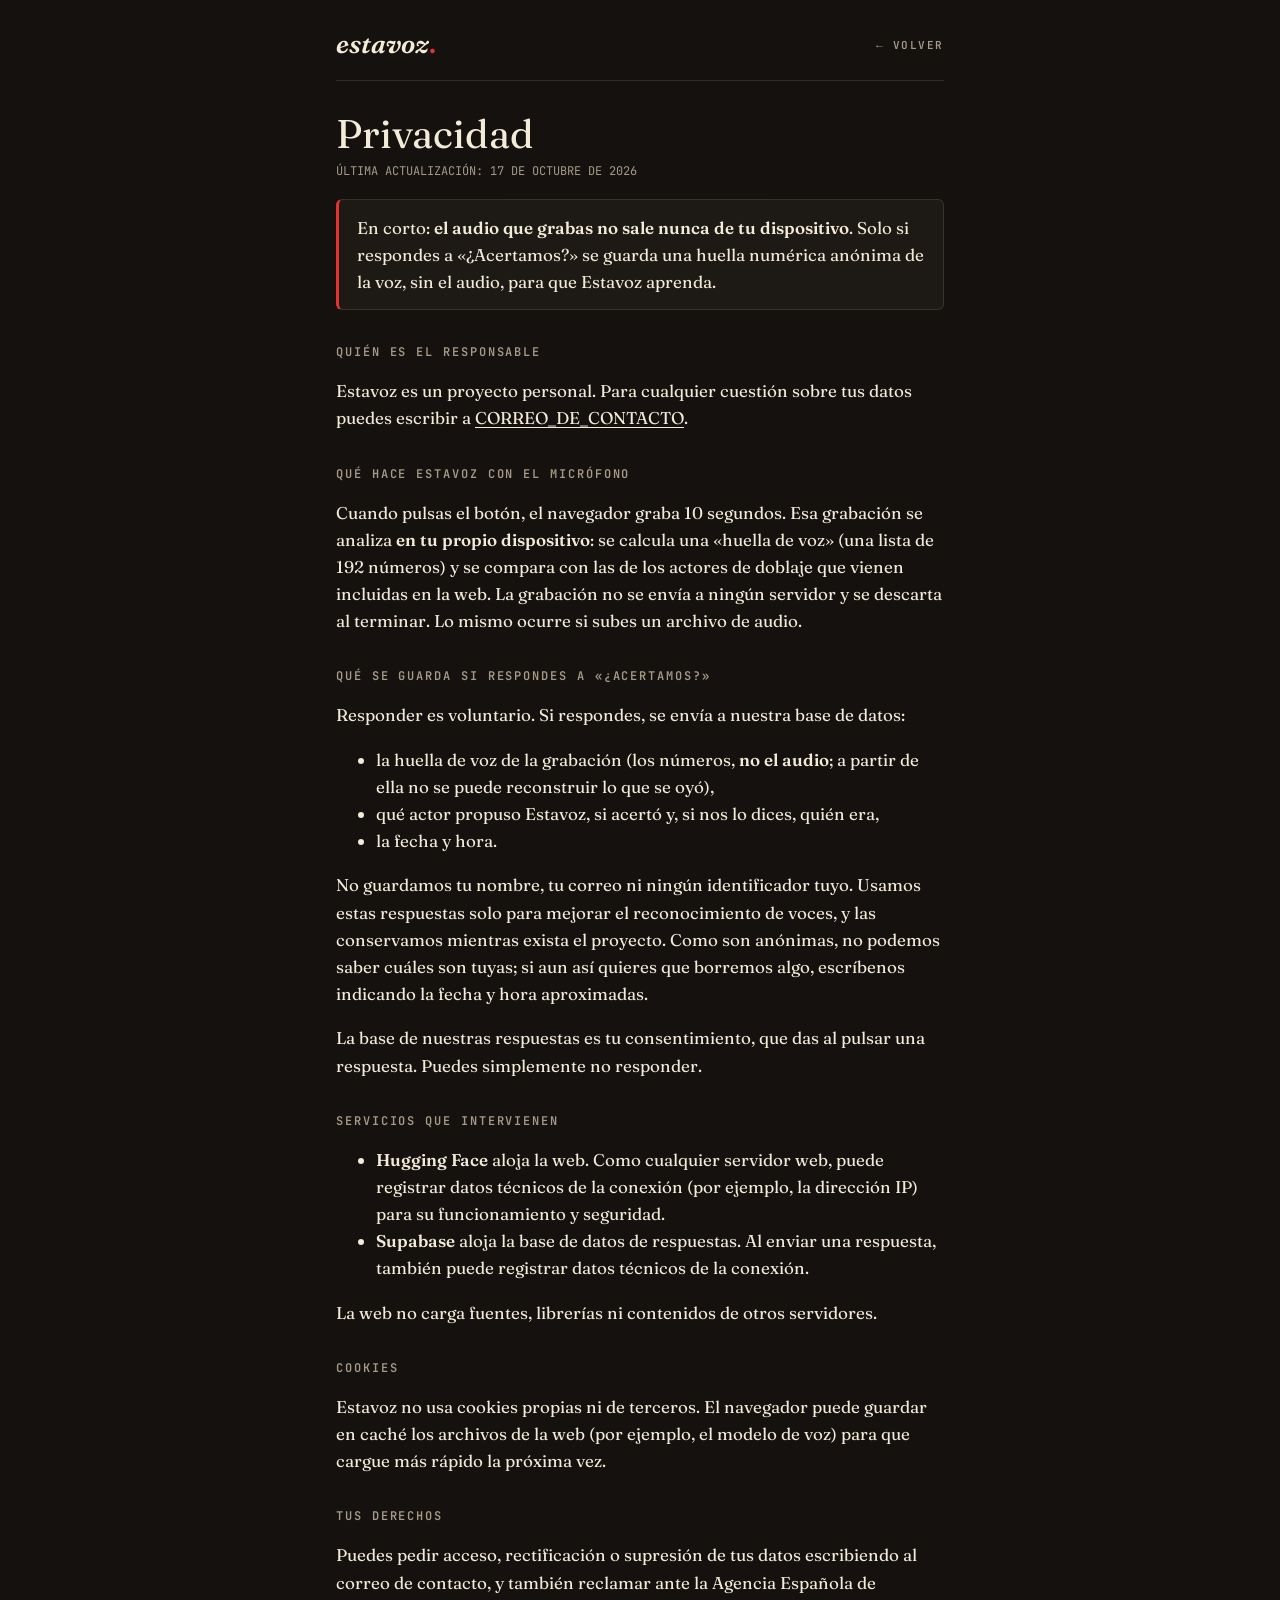
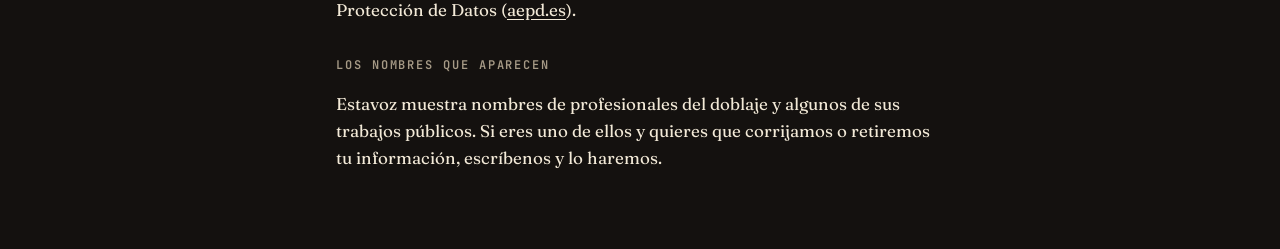
==== frontend/privacidad.html @ f6c34683 "Web sin dependencias externas, página de privacidad, imagen para compartir y aprendizaje nocturno - " ====
<!doctype html>
<html lang="es">
<head>
<meta charset="utf-8">
<meta name="viewport" content="width=device-width, initial-scale=1, viewport-fit=cover">
<title>Privacidad · Estavoz</title>
<meta name="description" content="Qué datos trata Estavoz y cómo.">
<meta name="theme-color" content="#14110f">
<link rel="icon" href="icono.svg" type="image/svg+xml">
<link rel="stylesheet" href="fuentes/fuentes.css">
<style>
  :root { --tinta: #14110f; --cabina: #1d1915; --linea: rgba(243,234,216,.12); --papel: #f3ead8; --gris: #a69a86; --rojo: #e5322d;
          --serif: Fraunces, Georgia, serif; --mono: "JetBrains Mono", ui-monospace, monospace; }
  * { box-sizing: border-box; }
  body { margin: 0; background: var(--tinta); color: var(--papel); font: 17px/1.6 var(--serif); }
  main { max-width: 640px; margin: 0 auto; padding: 24px 16px 60px; }
  .barra-sup { display: flex; justify-content: space-between; align-items: center; padding-bottom: 14px; border-bottom: 1px solid var(--linea); }
  .marca { font-size: 26px; font-style: italic; font-weight: 600; color: var(--papel); text-decoration: none; }
  .marca b { color: var(--rojo); font-style: normal; }
  .volver { font: 600 11px var(--mono); letter-spacing: .14em; color: var(--gris); text-decoration: none; }
  h1 { font-weight: 400; font-size: 40px; line-height: 1.05; margin: 32px 0 8px; }
  h2 { font: 600 12px var(--mono); letter-spacing: .16em; text-transform: uppercase; color: var(--gris); margin: 34px 0 6px; }
  p, li { color: var(--papel); }
  .fecha { font: 12px var(--mono); color: var(--gris); }
  a { color: var(--papel); text-underline-offset: 3px; }
  .caja { background: var(--cabina); border: 1px solid var(--linea); border-left: 3px solid var(--rojo); border-radius: 6px; padding: 14px 18px; margin-top: 20px; }
</style>
</head>
<body>
<main>
  <div class="barra-sup">
    <a class="marca" href="./">estavoz<b>.</b></a>
    <a class="volver" href="./">← VOLVER</a>
  </div>

  <h1>Privacidad</h1>
  <div class="fecha">ÚLTIMA ACTUALIZACIÓN: 17 DE OCTUBRE DE 2026</div>

  <div class="caja">En corto: <b>el audio que grabas no sale nunca de tu dispositivo</b>. Solo si respondes a «¿Acertamos?»
    se guarda una huella numérica anónima de la voz, sin el audio, para que Estavoz aprenda.</div>

  <h2>Quién es el responsable</h2>
  <p>Estavoz es un proyecto personal. Para cualquier cuestión sobre tus datos puedes escribir a
    <a href="mailto:CORREO_DE_CONTACTO">CORREO_DE_CONTACTO</a>.</p>

  <h2>Qué hace Estavoz con el micrófono</h2>
  <p>Cuando pulsas el botón, el navegador graba 10 segundos. Esa grabación se analiza <b>en tu propio dispositivo</b>:
    se calcula una «huella de voz» (una lista de 192 números) y se compara con las de los actores de doblaje que
    vienen incluidas en la web. La grabación no se envía a ningún servidor y se descarta al terminar.
    Lo mismo ocurre si subes un archivo de audio.</p>

  <h2>Qué se guarda si respondes a «¿Acertamos?»</h2>
  <p>Responder es voluntario. Si respondes, se envía a nuestra base de datos:</p>
  <ul>
    <li>la huella de voz de la grabación (los números, <b>no el audio</b>; a partir de ella no se puede reconstruir lo que se oyó),</li>
    <li>qué actor propuso Estavoz, si acertó y, si nos lo dices, quién era,</li>
    <li>la fecha y hora.</li>
  </ul>
  <p>No guardamos tu nombre, tu correo ni ningún identificador tuyo. Usamos estas respuestas solo para mejorar el
    reconocimiento de voces, y las conservamos mientras exista el proyecto. Como son anónimas, no podemos saber
    cuáles son tuyas; si aun así quieres que borremos algo, escríbenos indicando la fecha y hora aproximadas.</p>
  <p>La base de nuestras respuestas es tu consentimiento, que das al pulsar una respuesta. Puedes simplemente no responder.</p>

  <h2>Servicios que intervienen</h2>
  <ul>
    <li><b>Hugging Face</b> aloja la web. Como cualquier servidor web, puede registrar datos técnicos de la conexión (por ejemplo, la dirección IP) para su funcionamiento y seguridad.</li>
    <li><b>Supabase</b> aloja la base de datos de respuestas. Al enviar una respuesta, también puede registrar datos técnicos de la conexión.</li>
  </ul>
  <p>La web no carga fuentes, librerías ni contenidos de otros servidores.</p>

  <h2>Cookies</h2>
  <p>Estavoz no usa cookies propias ni de terceros. El navegador puede guardar en caché los archivos de la web
    (por ejemplo, el modelo de voz) para que cargue más rápido la próxima vez.</p>

  <h2>Tus derechos</h2>
  <p>Puedes pedir acceso, rectificación o supresión de tus datos escribiendo al correo de contacto, y también
    reclamar ante la Agencia Española de Protección de Datos (<a href="https://www.aepd.es" rel="noopener">aepd.es</a>).</p>

  <h2>Los nombres que aparecen</h2>
  <p>Estavoz muestra nombres de profesionales del doblaje y algunos de sus trabajos públicos. Si eres uno de ellos
    y quieres que corrijamos o retiremos tu información, escríbenos y lo haremos.</p>
</main>
</body>
</html>
---- frontend/fuentes/fuentes.css ----
/* latin-ext */
@font-face {
  font-family: 'Fraunces';
  font-style: italic;
  font-weight: 400;
  font-display: swap;
  src: url(6NU58FyLNQOQZAnv9ZwNjucMHVn85Ni7emAe9lKqZTnbB-gzTK0K1ChjdPeQ_5Y.woff2) format('woff2');
  unicode-range: U+0100-02BA, U+02BD-02C5, U+02C7-02CC, U+02CE-02D7, U+02DD-02FF, U+0304, U+0308, U+0329, U+1D00-1DBF, U+1E00-1E9F, U+1EF2-1EFF, U+2020, U+20A0-20AB, U+20AD-20C4, U+2113, U+2C60-2C7F, U+A720-A7FF;
}
/* latin */
@font-face {
  font-family: 'Fraunces';
  font-style: italic;
  font-weight: 400;
  font-display: swap;
  src: url(6NU58FyLNQOQZAnv9ZwNjucMHVn85Ni7emAe9lKqZTnbB-gzTK0K1ChjeveQ.woff2) format('woff2');
  unicode-range: U+0000-00FF, U+0131, U+0152-0153, U+02BB-02BC, U+02C6, U+02DA, U+02DC, U+0304, U+0308, U+0329, U+2000-206F, U+20AC, U+2122, U+2191, U+2193, U+2212, U+2215, U+FEFF, U+FFFD;
}
/* latin-ext */
@font-face {
  font-family: 'Fraunces';
  font-style: italic;
  font-weight: 600;
  font-display: swap;
  src: url(6NU58FyLNQOQZAnv9ZwNjucMHVn85Ni7emAe9lKqZTnbB-gzTK0K1ChjdPeQ_5Y.woff2) format('woff2');
  unicode-range: U+0100-02BA, U+02BD-02C5, U+02C7-02CC, U+02CE-02D7, U+02DD-02FF, U+0304, U+0308, U+0329, U+1D00-1DBF, U+1E00-1E9F, U+1EF2-1EFF, U+2020, U+20A0-20AB, U+20AD-20C4, U+2113, U+2C60-2C7F, U+A720-A7FF;
}
/* latin */
@font-face {
  font-family: 'Fraunces';
  font-style: italic;
  font-weight: 600;
  font-display: swap;
  src: url(6NU58FyLNQOQZAnv9ZwNjucMHVn85Ni7emAe9lKqZTnbB-gzTK0K1ChjeveQ.woff2) format('woff2');
  unicode-range: U+0000-00FF, U+0131, U+0152-0153, U+02BB-02BC, U+02C6, U+02DA, U+02DC, U+0304, U+0308, U+0329, U+2000-206F, U+20AC, U+2122, U+2191, U+2193, U+2212, U+2215, U+FEFF, U+FFFD;
}
/* latin-ext */
@font-face {
  font-family: 'Fraunces';
  font-style: normal;
  font-weight: 400;
  font-display: swap;
  src: url(6NU78FyLNQOQZAnv9bYEvDiIdE9Ea92uemAk_WBq8U_9v0c2Wa0KxCFTeO-U.woff2) format('woff2');
  unicode-range: U+0100-02BA, U+02BD-02C5, U+02C7-02CC, U+02CE-02D7, U+02DD-02FF, U+0304, U+0308, U+0329, U+1D00-1DBF, U+1E00-1E9F, U+1EF2-1EFF, U+2020, U+20A0-20AB, U+20AD-20C4, U+2113, U+2C60-2C7F, U+A720-A7FF;
}
/* latin */
@font-face {
  font-family: 'Fraunces';
  font-style: normal;
  font-weight: 400;
  font-display: swap;
  src: url(6NU78FyLNQOQZAnv9bYEvDiIdE9Ea92uemAk_WBq8U_9v0c2Wa0KxC9TeA.woff2) format('woff2');
  unicode-range: U+0000-00FF, U+0131, U+0152-0153, U+02BB-02BC, U+02C6, U+02DA, U+02DC, U+0304, U+0308, U+0329, U+2000-206F, U+20AC, U+2122, U+2191, U+2193, U+2212, U+2215, U+FEFF, U+FFFD;
}
/* latin-ext */
@font-face {
  font-family: 'Fraunces';
  font-style: normal;
  font-weight: 600;
  font-display: swap;
  src: url(6NU78FyLNQOQZAnv9bYEvDiIdE9Ea92uemAk_WBq8U_9v0c2Wa0KxCFTeO-U.woff2) format('woff2');
  unicode-range: U+0100-02BA, U+02BD-02C5, U+02C7-02CC, U+02CE-02D7, U+02DD-02FF, U+0304, U+0308, U+0329, U+1D00-1DBF, U+1E00-1E9F, U+1EF2-1EFF, U+2020, U+20A0-20AB, U+20AD-20C4, U+2113, U+2C60-2C7F, U+A720-A7FF;
}
/* latin */
@font-face {
  font-family: 'Fraunces';
  font-style: normal;
  font-weight: 600;
  font-display: swap;
  src: url(6NU78FyLNQOQZAnv9bYEvDiIdE9Ea92uemAk_WBq8U_9v0c2Wa0KxC9TeA.woff2) format('woff2');
  unicode-range: U+0000-00FF, U+0131, U+0152-0153, U+02BB-02BC, U+02C6, U+02DA, U+02DC, U+0304, U+0308, U+0329, U+2000-206F, U+20AC, U+2122, U+2191, U+2193, U+2212, U+2215, U+FEFF, U+FFFD;
}
/* latin-ext */
@font-face {
  font-family: 'JetBrains Mono';
  font-style: normal;
  font-weight: 400;
  font-display: swap;
  src: url(tDbv2o-flEEny0FZhsfKu5WU4zr3E_BX0PnT8RD8yKwBNntkaToggR7BYRbKPx7cwhsk.woff2) format('woff2');
  unicode-range: U+0100-02BA, U+02BD-02C5, U+02C7-02CC, U+02CE-02D7, U+02DD-02FF, U+0304, U+0308, U+0329, U+1D00-1DBF, U+1E00-1E9F, U+1EF2-1EFF, U+2020, U+20A0-20AB, U+20AD-20C4, U+2113, U+2C60-2C7F, U+A720-A7FF;
}
/* latin */
@font-face {
  font-family: 'JetBrains Mono';
  font-style: normal;
  font-weight: 400;
  font-display: swap;
  src: url(tDbv2o-flEEny0FZhsfKu5WU4zr3E_BX0PnT8RD8yKwBNntkaToggR7BYRbKPxDcwg.woff2) format('woff2');
  unicode-range: U+0000-00FF, U+0131, U+0152-0153, U+02BB-02BC, U+02C6, U+02DA, U+02DC, U+0304, U+0308, U+0329, U+2000-206F, U+20AC, U+2122, U+2191, U+2193, U+2212, U+2215, U+FEFF, U+FFFD;
}
/* latin-ext */
@font-face {
  font-family: 'JetBrains Mono';
  font-style: normal;
  font-weight: 600;
  font-display: swap;
  src: url(tDbv2o-flEEny0FZhsfKu5WU4zr3E_BX0PnT8RD8yKwBNntkaToggR7BYRbKPx7cwhsk.woff2) format('woff2');
  unicode-range: U+0100-02BA, U+02BD-02C5, U+02C7-02CC, U+02CE-02D7, U+02DD-02FF, U+0304, U+0308, U+0329, U+1D00-1DBF, U+1E00-1E9F, U+1EF2-1EFF, U+2020, U+20A0-20AB, U+20AD-20C4, U+2113, U+2C60-2C7F, U+A720-A7FF;
}
/* latin */
@font-face {
  font-family: 'JetBrains Mono';
  font-style: normal;
  font-weight: 600;
  font-display: swap;
  src: url(tDbv2o-flEEny0FZhsfKu5WU4zr3E_BX0PnT8RD8yKwBNntkaToggR7BYRbKPxDcwg.woff2) format('woff2');
  unicode-range: U+0000-00FF, U+0131, U+0152-0153, U+02BB-02BC, U+02C6, U+02DA, U+02DC, U+0304, U+0308, U+0329, U+2000-206F, U+20AC, U+2122, U+2191, U+2193, U+2212, U+2215, U+FEFF, U+FFFD;
}
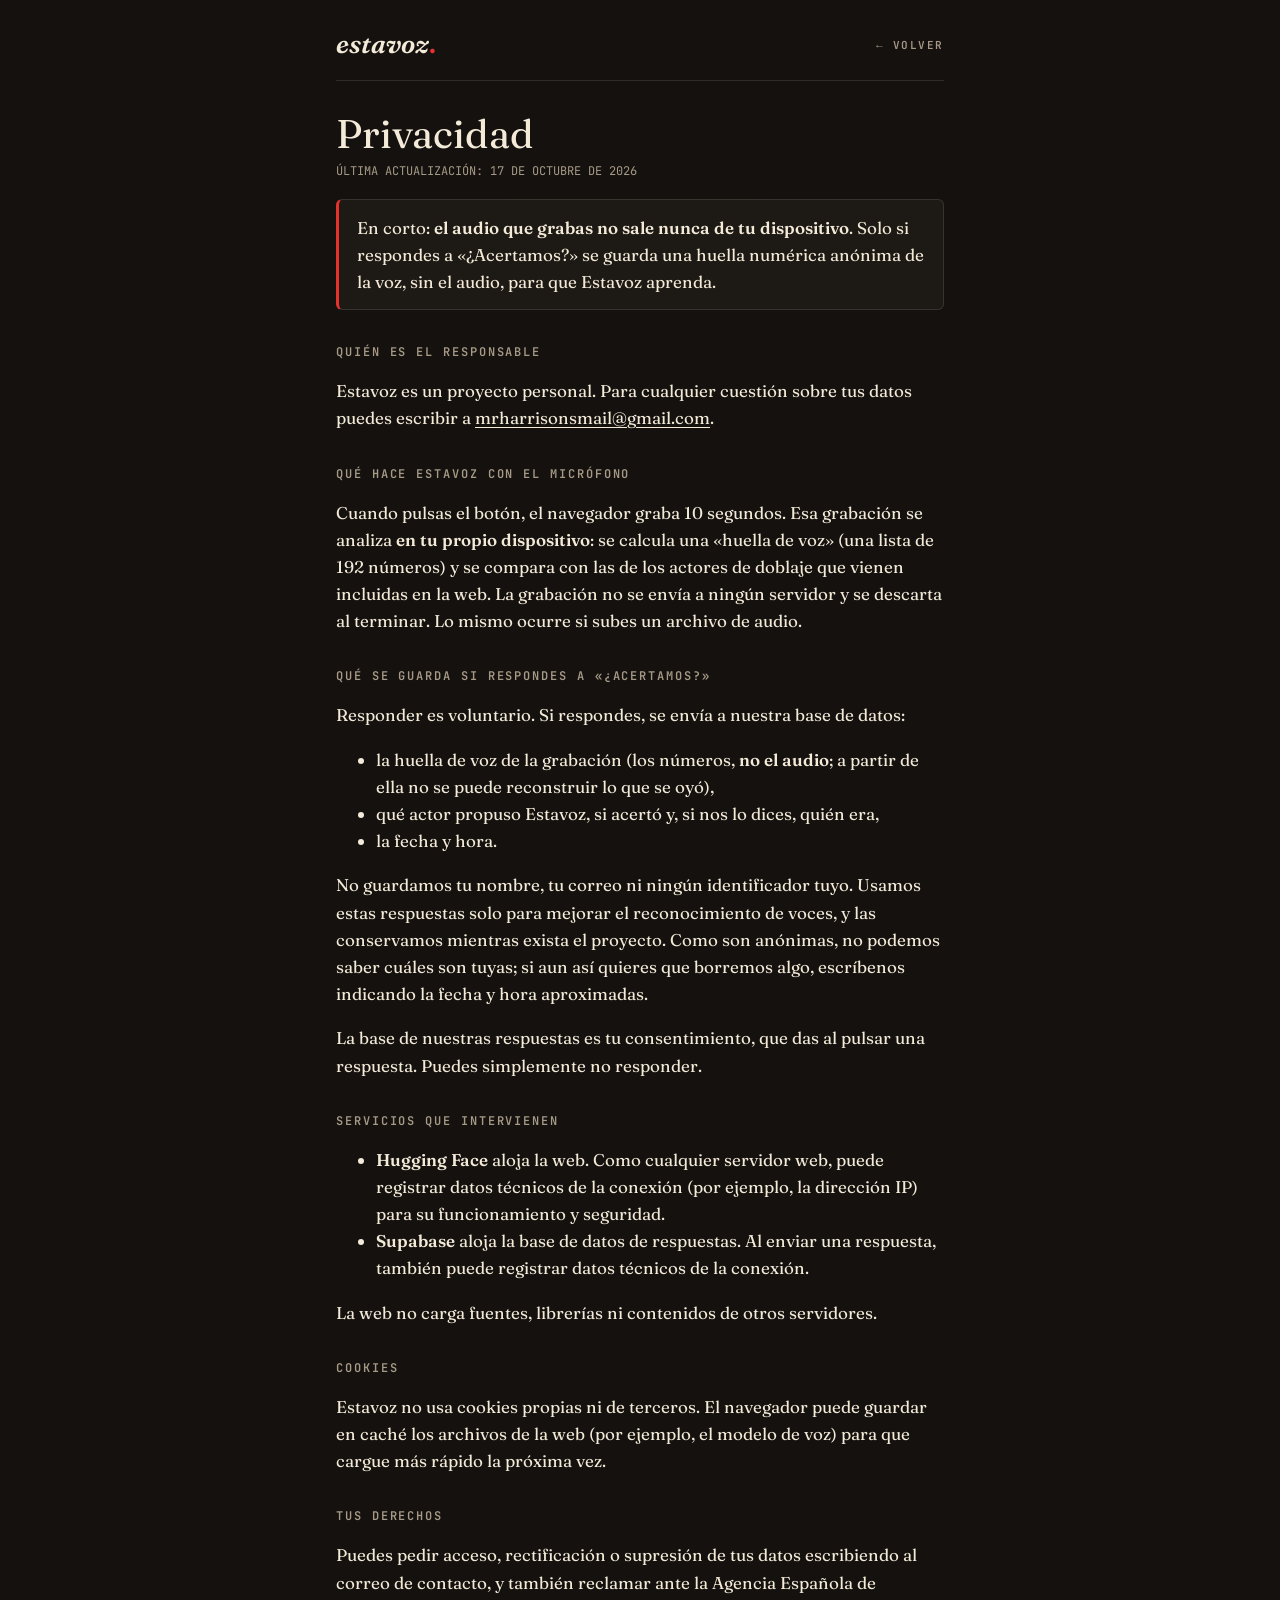
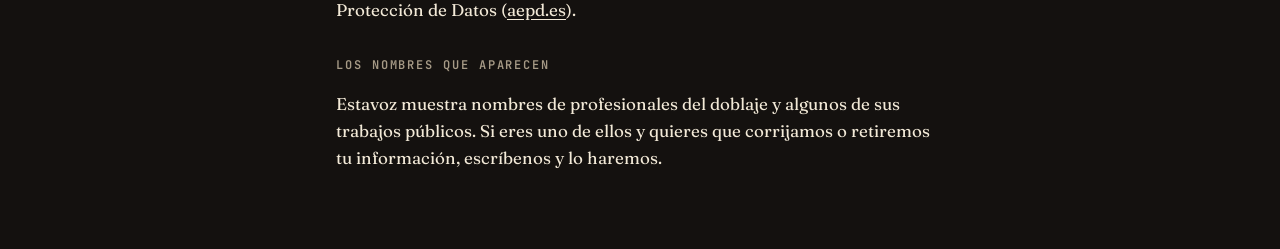
==== commit ad87c530: "Privacidad: correo de contacto Co-Authored-By: Claude Opus 5.5 <noreply@anthropic.com> Claude-Sessio" ====
--- a/frontend/privacidad.html
+++ b/frontend/privacidad.html
@@ -41,7 +41,7 @@
 
   <h2>Quién es el responsable</h2>
   <p>Estavoz es un proyecto personal. Para cualquier cuestión sobre tus datos puedes escribir a
-    <a href="mailto:CORREO_DE_CONTACTO">CORREO_DE_CONTACTO</a>.</p>
+    <a href="mailto:mrharrisonsmail@gmail.com">mrharrisonsmail@gmail.com</a>.</p>
 
   <h2>Qué hace Estavoz con el micrófono</h2>
   <p>Cuando pulsas el botón, el navegador graba 10 segundos. Esa grabación se analiza <b>en tu propio dispositivo</b>:
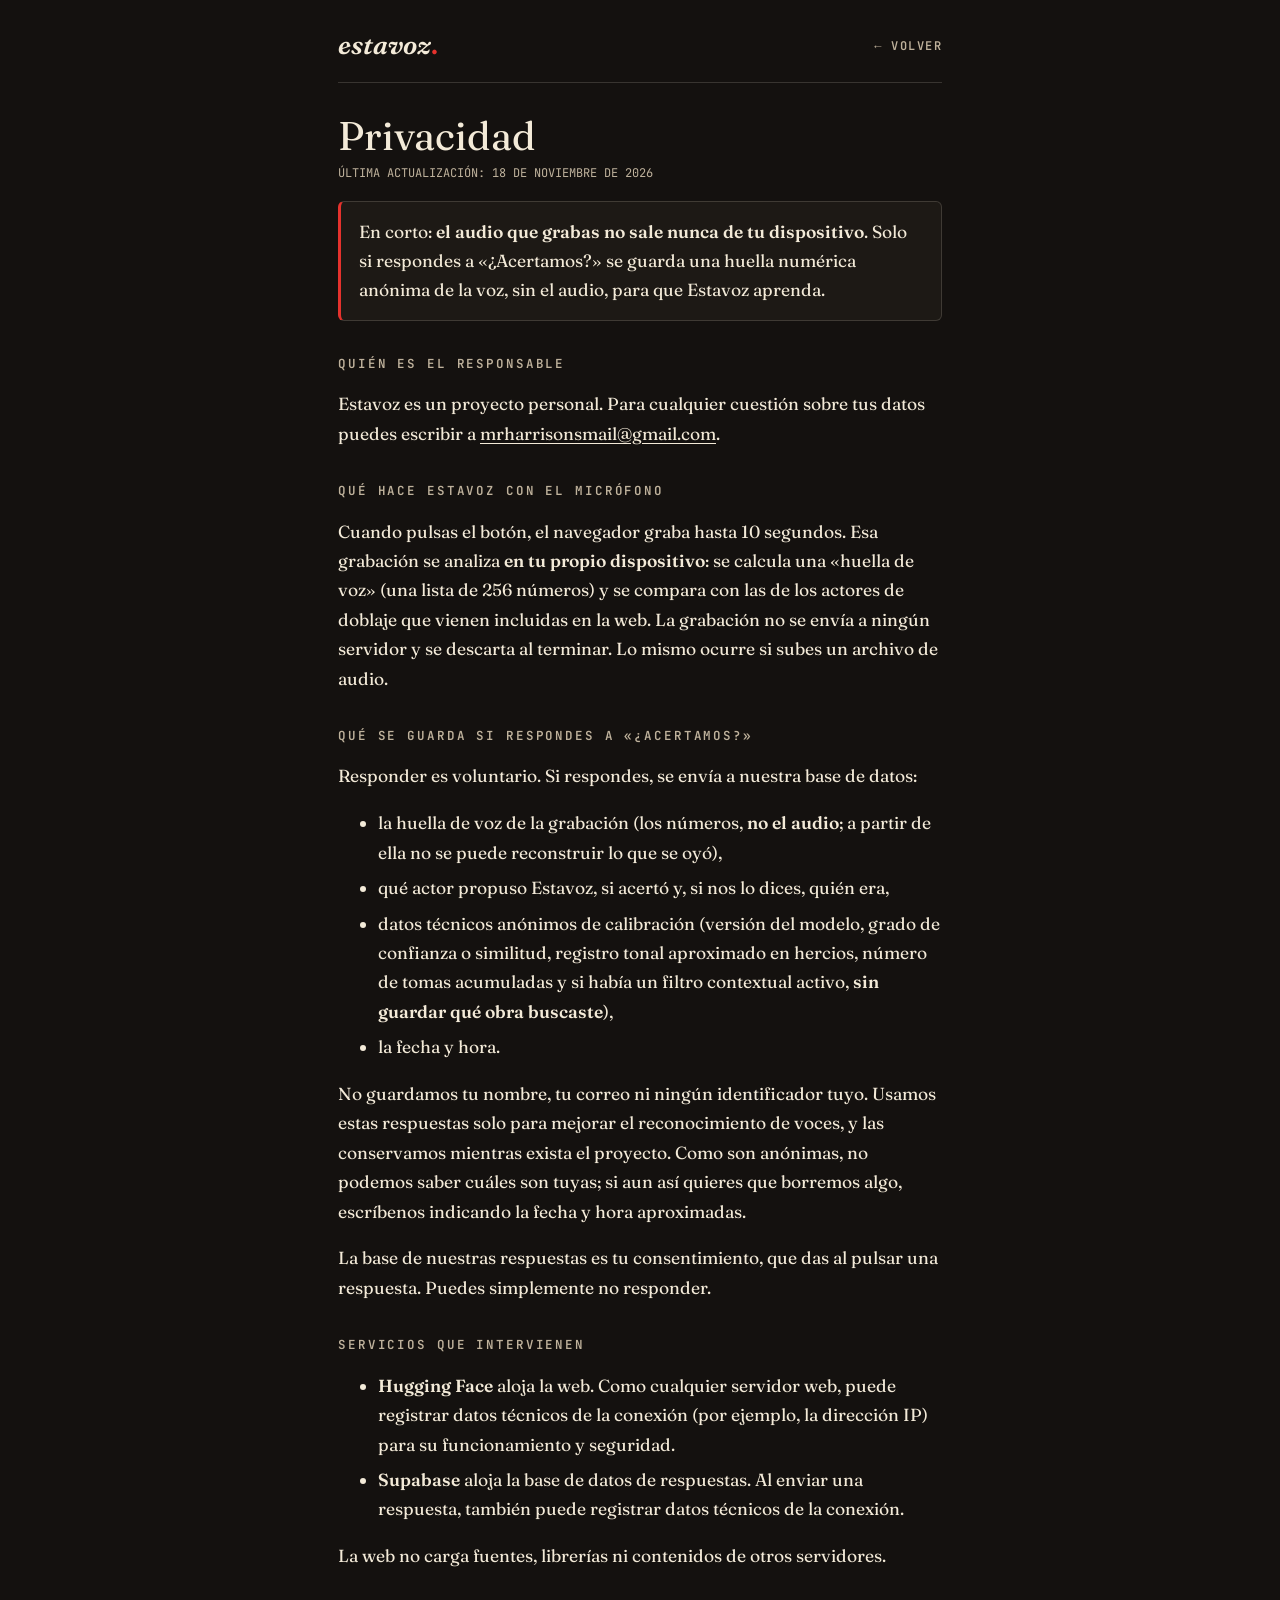
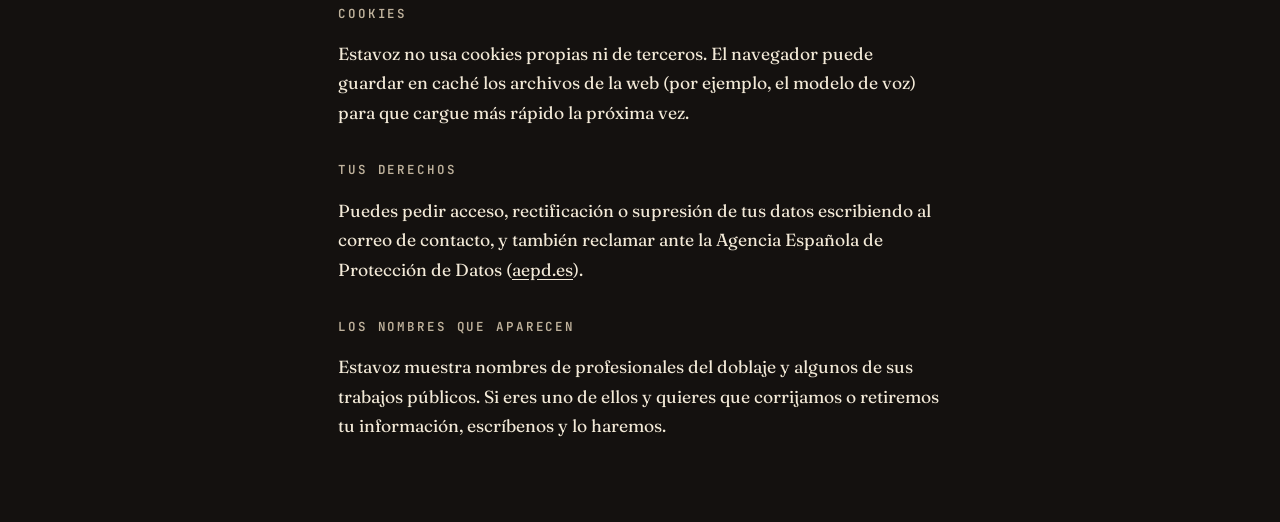
==== commit 87202c5b: "Mejorar reconocimiento (LDA reg=1.25, F0, k-NN), reparar/renovar web y actualizar SQL y despliegue" ====
--- a/frontend/privacidad.html
+++ b/frontend/privacidad.html
@@ -9,21 +9,24 @@
 <link rel="icon" href="icono.svg" type="image/svg+xml">
 <link rel="stylesheet" href="fuentes/fuentes.css">
 <style>
-  :root { --tinta: #14110f; --cabina: #1d1915; --linea: rgba(243,234,216,.12); --papel: #f3ead8; --gris: #a69a86; --rojo: #e5322d;
+  :root { --tinta: #14110f; --cabina: #1d1915; --linea: rgba(243,234,216,.16); --papel: #f3ead8; --gris: #bfb29c; --rojo: #e5322d; --ambar: #f2b134;
           --serif: Fraunces, Georgia, serif; --mono: "JetBrains Mono", ui-monospace, monospace; }
   * { box-sizing: border-box; }
-  body { margin: 0; background: var(--tinta); color: var(--papel); font: 17px/1.6 var(--serif); }
-  main { max-width: 640px; margin: 0 auto; padding: 24px 16px 60px; }
+  body { margin: 0; background: var(--tinta); color: var(--papel); font: 17.5px/1.68 var(--serif); -webkit-font-smoothing: antialiased; }
+  a:focus-visible { outline: 2px solid var(--ambar); outline-offset: 2px; border-radius: 2px; }
+  main { max-width: 640px; margin: 0 auto; padding: 24px 18px 64px; }
   .barra-sup { display: flex; justify-content: space-between; align-items: center; padding-bottom: 14px; border-bottom: 1px solid var(--linea); }
   .marca { font-size: 26px; font-style: italic; font-weight: 600; color: var(--papel); text-decoration: none; }
   .marca b { color: var(--rojo); font-style: normal; }
-  .volver { font: 600 11px var(--mono); letter-spacing: .14em; color: var(--gris); text-decoration: none; }
+  .volver { font: 600 12px var(--mono); letter-spacing: .12em; color: var(--gris); text-decoration: none; }
+  .volver:hover { color: var(--papel); }
   h1 { font-weight: 400; font-size: 40px; line-height: 1.05; margin: 32px 0 8px; }
-  h2 { font: 600 12px var(--mono); letter-spacing: .16em; text-transform: uppercase; color: var(--gris); margin: 34px 0 6px; }
+  h2 { font: 600 12.5px var(--mono); letter-spacing: .15em; text-transform: uppercase; color: var(--gris); margin: 34px 0 8px; }
   p, li { color: var(--papel); }
+  li { margin: 6px 0; }
   .fecha { font: 12px var(--mono); color: var(--gris); }
   a { color: var(--papel); text-underline-offset: 3px; }
-  .caja { background: var(--cabina); border: 1px solid var(--linea); border-left: 3px solid var(--rojo); border-radius: 6px; padding: 14px 18px; margin-top: 20px; }
+  .caja { background: var(--cabina); border: 1px solid var(--linea); border-left: 3px solid var(--rojo); border-radius: 6px; padding: 15px 18px; margin-top: 20px; }
 </style>
 </head>
 <body>
@@ -34,7 +37,7 @@
   </div>
 
   <h1>Privacidad</h1>
-  <div class="fecha">ÚLTIMA ACTUALIZACIÓN: 17 DE OCTUBRE DE 2026</div>
+  <div class="fecha">ÚLTIMA ACTUALIZACIÓN: 18 DE NOVIEMBRE DE 2026</div>
 
   <div class="caja">En corto: <b>el audio que grabas no sale nunca de tu dispositivo</b>. Solo si respondes a «¿Acertamos?»
     se guarda una huella numérica anónima de la voz, sin el audio, para que Estavoz aprenda.</div>
@@ -44,8 +47,8 @@
     <a href="mailto:mrharrisonsmail@gmail.com">mrharrisonsmail@gmail.com</a>.</p>
 
   <h2>Qué hace Estavoz con el micrófono</h2>
-  <p>Cuando pulsas el botón, el navegador graba 10 segundos. Esa grabación se analiza <b>en tu propio dispositivo</b>:
-    se calcula una «huella de voz» (una lista de 192 números) y se compara con las de los actores de doblaje que
+  <p>Cuando pulsas el botón, el navegador graba hasta 10 segundos. Esa grabación se analiza <b>en tu propio dispositivo</b>:
+    se calcula una «huella de voz» (una lista de 256 números) y se compara con las de los actores de doblaje que
     vienen incluidas en la web. La grabación no se envía a ningún servidor y se descarta al terminar.
     Lo mismo ocurre si subes un archivo de audio.</p>
 
@@ -54,6 +57,7 @@
   <ul>
     <li>la huella de voz de la grabación (los números, <b>no el audio</b>; a partir de ella no se puede reconstruir lo que se oyó),</li>
     <li>qué actor propuso Estavoz, si acertó y, si nos lo dices, quién era,</li>
+    <li>datos técnicos anónimos de calibración (versión del modelo, grado de confianza o similitud, registro tonal aproximado en hercios, número de tomas acumuladas y si había un filtro contextual activo, <b>sin guardar qué obra buscaste</b>),</li>
     <li>la fecha y hora.</li>
   </ul>
   <p>No guardamos tu nombre, tu correo ni ningún identificador tuyo. Usamos estas respuestas solo para mejorar el
